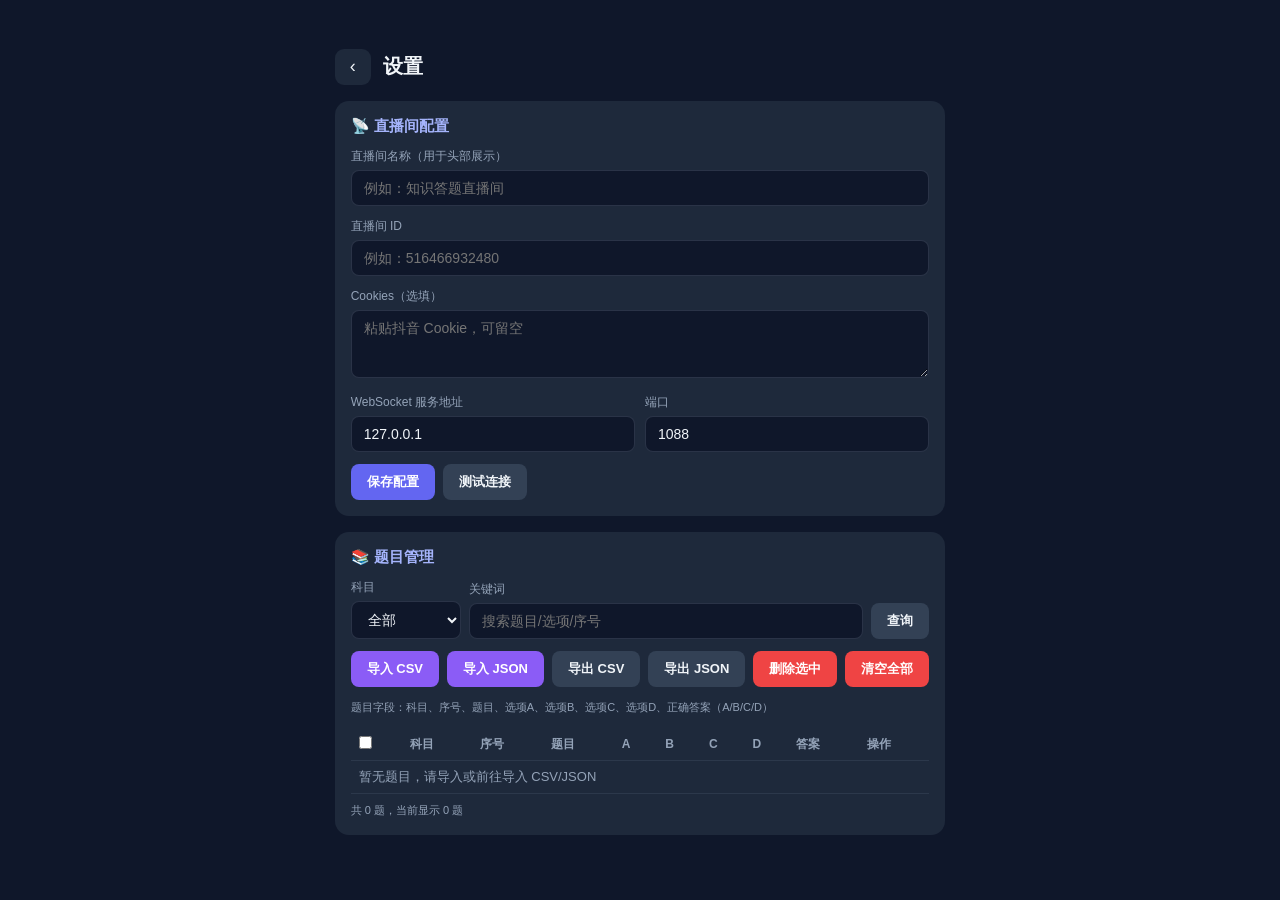
==== settings.html @ 919111b3 "dev" ====
<!DOCTYPE html>
<html lang="zh-CN">
<head>
  <meta charset="UTF-8">
  <meta name="viewport" content="width=device-width, initial-scale=1.0, maximum-scale=1.0, user-scalable=no, viewport-fit=cover">
  <meta name="theme-color" content="#6366f1">
  <title>设置 - 直播答题</title>
  <link rel="manifest" href="./manifest.json">
  <link rel="icon" type="image/svg+xml" href="./icons/icon.svg">
  <link rel="stylesheet" href="./css/styles.css">
</head>
<body style="background:#0f172a">
  <div class="page">

    <div class="page-header">
      <button class="back-btn" onclick="location.href='./index.html'">‹</button>
      <h1>设置</h1>
    </div>

    <!-- 直播间配置 -->
    <div class="card">
      <h2>📡 直播间配置</h2>
      <div class="field">
        <label>直播间名称（用于头部展示）</label>
        <input type="text" id="cfg-room-name" placeholder="例如：知识答题直播间">
      </div>
      <div class="field">
        <label>直播间 ID</label>
        <input type="text" id="cfg-room-id" placeholder="例如：516466932480">
      </div>
      <div class="field">
        <label>Cookies（选填）</label>
        <textarea id="cfg-cookie" rows="3" placeholder="粘贴抖音 Cookie，可留空"></textarea>
      </div>
      <div class="row">
        <div class="field">
          <label>WebSocket 服务地址</label>
          <input type="text" id="cfg-host" placeholder="127.0.0.1">
        </div>
        <div class="field">
          <label>端口</label>
          <input type="number" id="cfg-port" placeholder="1088">
        </div>
      </div>
      <div class="btn-row">
        <button class="btn btn-primary" id="btn-save-config">保存配置</button>
        <button class="btn btn-ghost" id="btn-test-config">测试连接</button>
      </div>
    </div>

    <!-- 题目管理 -->
    <div class="card">
      <h2>📚 题目管理</h2>

      <!-- 条件查询 -->
      <div class="filter-bar">
        <div class="field">
          <label>科目</label>
          <select id="filter-subject">
            <option value="">全部</option>
          </select>
        </div>
        <div class="field" style="min-width:160px;flex:1">
          <label>关键词</label>
          <input type="text" id="filter-keyword" placeholder="搜索题目/选项/序号">
        </div>
        <button class="btn btn-ghost" id="btn-query">查询</button>
      </div>

      <!-- 批量操作 -->
      <div class="btn-row" style="margin-bottom:12px">
        <button class="btn btn-accent" id="btn-import-csv">导入 CSV</button>
        <button class="btn btn-accent" id="btn-import-json">导入 JSON</button>
        <button class="btn btn-ghost" id="btn-export-csv">导出 CSV</button>
        <button class="btn btn-ghost" id="btn-export-json">导出 JSON</button>
        <button class="btn btn-danger" id="btn-delete-selected">删除选中</button>
        <button class="btn btn-danger" id="btn-delete-all">清空全部</button>
        <input type="file" id="file-input" class="file-input" accept=".csv,.json">
      </div>

      <div class="help-text">
        题目字段：科目、序号、题目、选项A、选项B、选项C、选项D、正确答案（A/B/C/D）
      </div>

      <!-- 题目表格 -->
      <div class="q-table-wrap" style="margin-top:12px;max-height:50vh;overflow:auto">
        <table class="q-table">
          <thead>
            <tr>
              <th><input type="checkbox" id="check-all"></th>
              <th>科目</th>
              <th>序号</th>
              <th>题目</th>
              <th>A</th>
              <th>B</th>
              <th>C</th>
              <th>D</th>
              <th>答案</th>
              <th>操作</th>
            </tr>
          </thead>
          <tbody id="q-tbody"></tbody>
        </table>
      </div>
      <div id="q-count" class="help-text" style="margin-top:8px"></div>
    </div>

  </div>

  <script src="./js/storage.js"></script>
  <script src="./js/settings.js"></script>
</body>
</html>
---- css/styles.css ----
/* ===== 全局基础 ===== */
* { box-sizing: border-box; margin: 0; padding: 0; }

:root {
  --primary: #6366f1;
  --primary-dark: #4f46e5;
  --accent: #8b5cf6;
  --bg-dark: #0f172a;
  --bg-card: #1e293b;
  --bg-card-2: #334155;
  --text: #f1f5f9;
  --text-dim: #94a3b8;
  --correct: #22c55e;
  --wrong: #ef4444;
  --warning: #f59e0b;
  --radius: 14px;
  --gap: 10px;
}

html, body {
  height: 100%;
  font-family: "Microsoft YaHei", "PingFang SC", sans-serif;
  background: #000;
  color: var(--text);
  -webkit-tap-highlight-color: transparent;
  user-select: none;
}

/* ===== 9:16 竖屏舞台 ===== */
.stage {
  position: relative;
  width: 100vw;
  height: 100vh;
  max-width: calc(100vh * 9 / 16);
  max-height: calc(100vw * 16 / 9);
  margin: 0 auto;
  background: linear-gradient(160deg, #0f172a 0%, #1e1b4b 100%);
  display: flex;
  flex-direction: column;
  overflow: hidden;
}

/* 桌面端居中显示，左右留黑 */
@media (min-aspect-ratio: 9/16) {
  body { display: flex; align-items: center; justify-content: center; }
  .stage { box-shadow: 0 0 60px rgba(99,102,241,.4); }
}

/* ===== 头部区域 ===== */
.header {
  flex-shrink: 0;
  padding: 10px 14px;
  display: flex;
  align-items: center;
  gap: 10px;
  background: rgba(15, 23, 42, .6);
  backdrop-filter: blur(8px);
  border-bottom: 1px solid rgba(99,102,241,.2);
}
.live-preview {
  width: 64px;
  height: 96px;       /* 直播画面预留 2:3 小窗 */
  border-radius: 8px;
  background: #000;
  flex-shrink: 0;
  overflow: hidden;
  position: relative;
  border: 1px solid rgba(255,255,255,.1);
}
.live-preview .placeholder {
  position: absolute; inset: 0;
  display: flex; align-items: center; justify-content: center;
  color: var(--text-dim); font-size: 11px; text-align: center;
}
.live-badge {
  position: absolute; top: 4px; left: 4px;
  background: #ef4444; color: #fff; font-size: 9px;
  padding: 1px 5px; border-radius: 4px; font-weight: bold;
}
.header-info { flex: 1; min-width: 0; }
.room-name {
  font-size: 16px; font-weight: bold; white-space: nowrap;
  overflow: hidden; text-overflow: ellipsis;
}
.conn-status { font-size: 11px; color: var(--text-dim); margin-top: 3px; }
.conn-status .dot {
  display: inline-block; width: 7px; height: 7px; border-radius: 50%;
  background: var(--wrong); margin-right: 4px; vertical-align: middle;
}
.conn-status .dot.on { background: var(--correct); }

.btn-settings {
  flex-shrink: 0;
  width: 38px; height: 38px;
  border: none; border-radius: 10px;
  background: rgba(99,102,241,.25);
  color: var(--text); font-size: 20px; cursor: pointer;
  display: flex; align-items: center; justify-content: center;
  transition: background .2s;
}
.btn-settings:active { background: rgba(99,102,241,.5); }

/* ===== 题目展示区 ===== */
.question-area {
  flex-shrink: 0;
  padding: 12px 14px 6px;
}
.q-meta { display: flex; gap: 8px; font-size: 11px; color: var(--text-dim); margin-bottom: 6px; }
.q-meta .tag {
  background: rgba(99,102,241,.2); color: #a5b4fc;
  padding: 2px 8px; border-radius: 6px;
}
.q-text {
  font-size: 17px; line-height: 1.5; font-weight: 600;
  min-height: 50px;
}

/* ===== ABCD 选项区 ===== */
.options {
  flex-shrink: 0;
  padding: 6px 14px;
  display: flex;
  flex-direction: column;
  gap: 8px;
}
.option {
  display: flex; align-items: center; gap: 10px;
  padding: 11px 14px;
  border-radius: var(--radius);
  background: var(--bg-card);
  border: 2px solid transparent;
  transition: all .2s;
  cursor: pointer;
}
.option .letter {
  width: 28px; height: 28px; flex-shrink: 0;
  border-radius: 50%;
  display: flex; align-items: center; justify-content: center;
  font-weight: bold; font-size: 14px;
  background: var(--bg-card-2); color: var(--text);
}
.option .opt-text { font-size: 14px; flex: 1; }
.option.selected { border-color: var(--primary); background: rgba(99,102,241,.18); }
.option.selected .letter { background: var(--primary); }
.option.correct { border-color: var(--correct); background: rgba(34,197,94,.15); }
.option.correct .letter { background: var(--correct); }
.option.wrong { border-color: var(--wrong); background: rgba(239,68,68,.15); }
.option.correct .letter { background: var(--correct); }
.option .count {
  font-size: 12px; color: var(--text-dim);
  background: rgba(0,0,0,.25); padding: 2px 8px; border-radius: 8px;
}

/* ===== 倒计时区 ===== */
.countdown-area {
  flex-shrink: 0;
  padding: 8px 14px;
  display: flex; align-items: center; gap: 12px;
}
.timer-ring {
  position: relative; width: 52px; height: 52px; flex-shrink: 0;
}
.timer-ring svg { transform: rotate(-90deg); }
.timer-ring .num {
  position: absolute; inset: 0;
  display: flex; align-items: center; justify-content: center;
  font-size: 18px; font-weight: bold;
}
.countdown-area .hint {
  font-size: 12px; color: var(--text-dim);
  flex: 1;
}
.countdown-area .hint b { color: var(--warning); font-size: 14px; }
.ctrl-btns { display: flex; gap: 6px; }
.ctrl-btn {
  border: none; border-radius: 8px;
  padding: 8px 12px; font-size: 12px; cursor: pointer;
  background: var(--primary); color: #fff; font-weight: 600;
}
.ctrl-btn.ghost { background: var(--bg-card-2); }
.ctrl-btn:active { transform: scale(.96); }
.ctrl-btn:disabled { opacity: .4; }

/* ===== 排行榜区 ===== */
.leaderboard {
  flex: 1;
  margin: 6px 14px 12px;
  border-radius: var(--radius);
  background: rgba(30, 41, 59, .7);
  overflow: hidden;
  display: flex; flex-direction: column;
}
.lb-header {
  padding: 8px 12px;
  font-size: 13px; font-weight: bold;
  background: rgba(99,102,241,.15);
  display: flex; justify-content: space-between; align-items: center;
}
.lb-list { flex: 1; overflow-y: auto; padding: 4px 0; }
.lb-list::-webkit-scrollbar { width: 0; }
.lb-item {
  display: flex; align-items: center; gap: 8px;
  padding: 6px 12px; font-size: 13px;
}
.lb-rank {
  width: 22px; text-align: center; font-weight: bold; color: var(--text-dim);
}
.lb-item:nth-child(1) .lb-rank { color: #fbbf24; }
.lb-item:nth-child(2) .lb-rank { color: #c0c0c0; }
.lb-item:nth-child(3) .lb-rank { color: #cd7f32; }
.lb-name { flex: 1; white-space: nowrap; overflow: hidden; text-overflow: ellipsis; }
.lb-score { color: var(--correct); font-weight: bold; }
.lb-empty { text-align: center; color: var(--text-dim); padding: 20px; font-size: 12px; }

/* ===== 通用浮层 ===== */
.toast {
  position: fixed; left: 50%; bottom: 30px; transform: translateX(-50%);
  background: rgba(0,0,0,.85); color: #fff; font-size: 13px;
  padding: 10px 18px; border-radius: 22px; z-index: 9999;
  opacity: 0; transition: opacity .3s; pointer-events: none;
}
.toast.show { opacity: 1; }

/* ===== 设置页面通用 ===== */
.page {
  max-width: 720px; margin: 0 auto; padding: 16px;
}
.page-header {
  display: flex; align-items: center; gap: 12px;
  margin-bottom: 16px;
}
.page-header h1 { font-size: 20px; flex: 1; }
.back-btn {
  border: none; background: var(--bg-card); color: var(--text);
  width: 36px; height: 36px; border-radius: 9px; font-size: 18px; cursor: pointer;
}
.card {
  background: var(--bg-card); border-radius: var(--radius);
  padding: 16px; margin-bottom: 16px;
}
.card h2 { font-size: 15px; margin-bottom: 12px; color: #a5b4fc; }
.field { margin-bottom: 12px; }
.field label { display: block; font-size: 12px; color: var(--text-dim); margin-bottom: 5px; }
.field input, .field select, .field textarea {
  width: 100%; padding: 9px 12px; font-size: 14px;
  border: 1px solid rgba(148,163,184,.2); border-radius: 8px;
  background: #0f172a; color: var(--text); font-family: inherit;
}
.field input:focus, .field select:focus, .field textarea:focus {
  outline: none; border-color: var(--primary);
}
.row { display: flex; gap: 10px; }
.row .field { flex: 1; }
.btn {
  border: none; border-radius: 8px; padding: 9px 16px;
  font-size: 13px; cursor: pointer; font-weight: 600; font-family: inherit;
}
.btn-primary { background: var(--primary); color: #fff; }
.btn-accent { background: var(--accent); color: #fff; }
.btn-danger { background: var(--wrong); color: #fff; }
.btn-ghost { background: var(--bg-card-2); color: var(--text); }
.btn:active { transform: scale(.97); }
.btn-row { display: flex; gap: 8px; flex-wrap: wrap; }

/* 题目表格 */
.q-table-wrap { overflow-x: auto; }
table.q-table {
  width: 100%; border-collapse: collapse; font-size: 12px;
}
.q-table th, .q-table td {
  padding: 7px 8px; text-align: left; white-space: nowrap;
  border-bottom: 1px solid rgba(148,163,184,.12);
}
.q-table th { color: var(--text-dim); position: sticky; top: 0; background: var(--bg-card); }
.q-table td.content { white-space: normal; max-width: 180px; }
.q-table tr.selected { background: rgba(99,102,241,.15); }
.q-table input[type="checkbox"] { accent-color: var(--primary); }

.empty-state {
  text-align: center; color: var(--text-dim); padding: 30px; font-size: 13px;
}

/* 查询栏 */
.filter-bar {
  display: flex; gap: 8px; flex-wrap: wrap; margin-bottom: 12px; align-items: flex-end;
}
.filter-bar .field { margin-bottom: 0; min-width: 110px; }

.help-text { font-size: 11px; color: var(--text-dim); margin-top: 6px; line-height: 1.6; }

/* 文件输入隐藏 */
.file-input { display: none; }

/* 排行榜答题统计气泡 */
.stats-bar {
  display: flex; gap: 14px; font-size: 11px; color: var(--text-dim);
  padding: 0 14px 4px;
}
.stats-bar b { color: var(--text); }
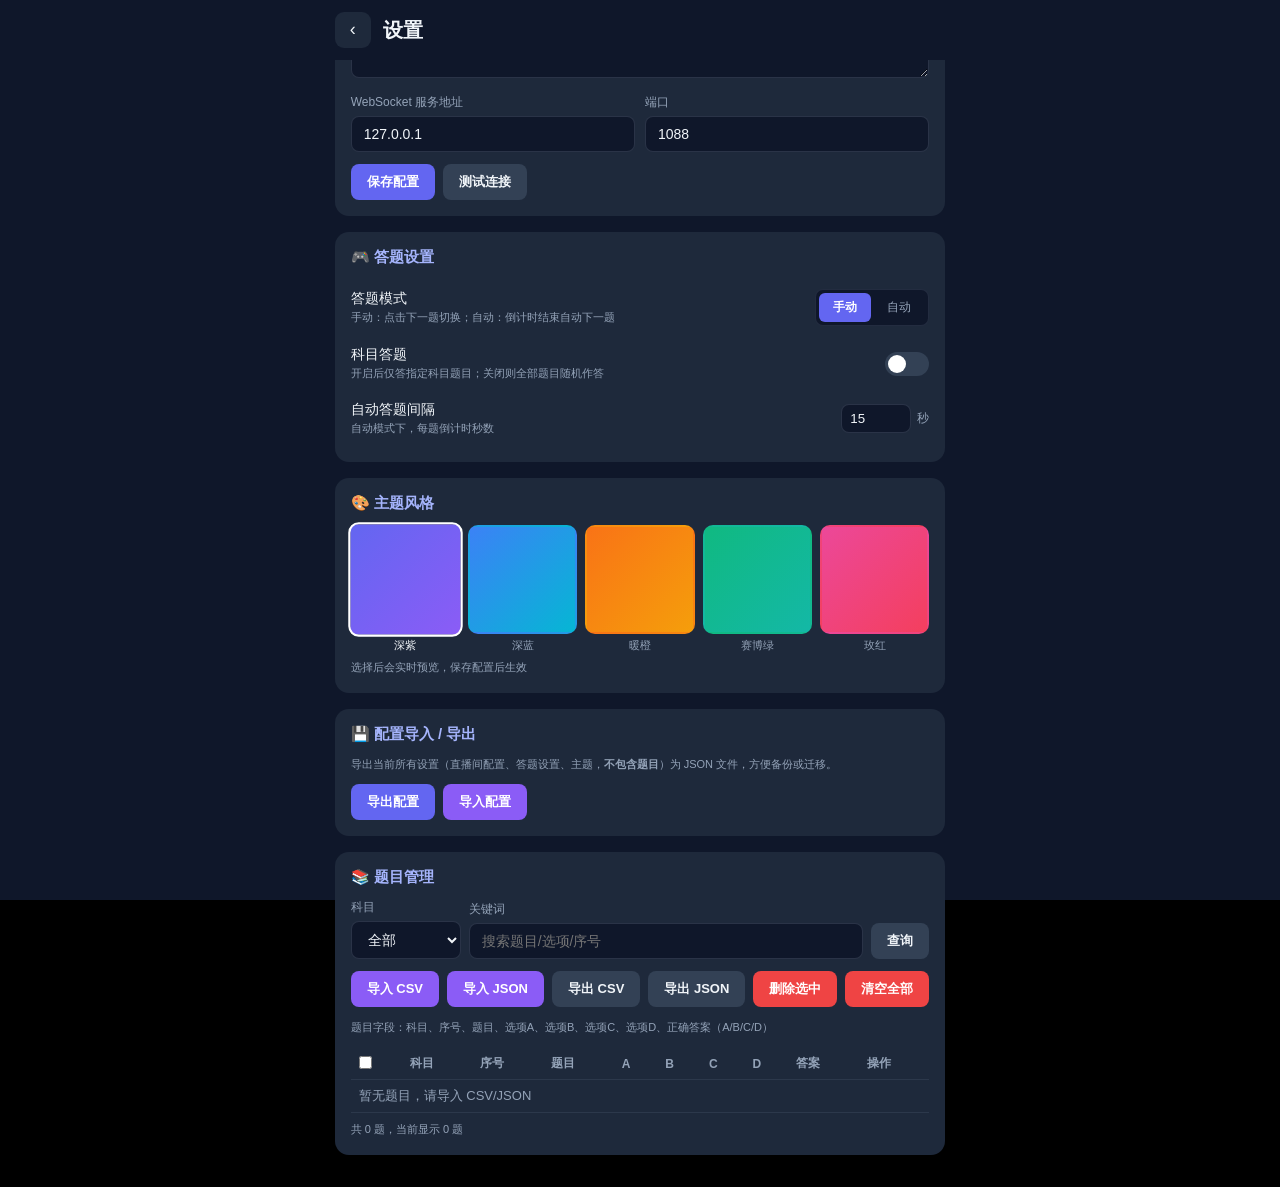
==== commit d90eeaaf: "add theme" ====
--- a/settings.html
+++ b/settings.html
@@ -9,7 +9,7 @@
   <link rel="icon" type="image/svg+xml" href="./icons/icon.svg">
   <link rel="stylesheet" href="./css/styles.css">
 </head>
-<body style="background:#0f172a">
+<body style="background:var(--bg-dark)">
   <div class="page">
 
     <div class="page-header">
@@ -45,6 +45,90 @@
       <div class="btn-row">
         <button class="btn btn-primary" id="btn-save-config">保存配置</button>
         <button class="btn btn-ghost" id="btn-test-config">测试连接</button>
+      </div>
+    </div>
+
+    <!-- 答题设置 -->
+    <div class="card">
+      <h2>🎮 答题设置</h2>
+
+      <div class="switch-row">
+        <div class="switch-label">
+          <div class="title">答题模式</div>
+          <div class="desc">手动：点击下一题切换；自动：倒计时结束自动下一题</div>
+        </div>
+        <div class="seg" id="seg-answer-mode">
+          <button data-val="manual" class="active">手动</button>
+          <button data-val="auto">自动</button>
+        </div>
+      </div>
+
+      <div class="switch-row">
+        <div class="switch-label">
+          <div class="title">科目答题</div>
+          <div class="desc">开启后仅答指定科目题目；关闭则全部题目随机作答</div>
+        </div>
+        <div class="switch" id="sw-subject-mode"></div>
+      </div>
+
+      <div class="field" id="subject-filter-wrap" style="display:none">
+        <label>选择答题科目</label>
+        <select id="cfg-subject-filter">
+          <option value="">请选择科目</option>
+        </select>
+      </div>
+
+      <div class="switch-row">
+        <div class="switch-label">
+          <div class="title">自动答题间隔</div>
+          <div class="desc">自动模式下，每题倒计时秒数</div>
+        </div>
+        <div style="display:flex;align-items:center;gap:6px">
+          <input type="number" id="cfg-countdown" value="15" min="3" max="120"
+                 style="width:70px;padding:6px 8px;border-radius:8px;border:1px solid rgba(148,163,184,.2);background:#0f172a;color:var(--text)">
+          <span style="font-size:12px;color:var(--text-dim)">秒</span>
+        </div>
+      </div>
+    </div>
+
+    <!-- 主题选择 -->
+    <div class="card">
+      <h2>🎨 主题风格</h2>
+      <div class="theme-grid" id="theme-grid">
+        <div class="theme-item" data-theme="purple">
+          <div class="theme-swatch" style="background:linear-gradient(135deg,#6366f1,#8b5cf6)"></div>
+          <div class="name">深紫</div>
+        </div>
+        <div class="theme-item" data-theme="blue">
+          <div class="theme-swatch" style="background:linear-gradient(135deg,#3b82f6,#06b6d4)"></div>
+          <div class="name">深蓝</div>
+        </div>
+        <div class="theme-item" data-theme="orange">
+          <div class="theme-swatch" style="background:linear-gradient(135deg,#f97316,#f59e0b)"></div>
+          <div class="name">暖橙</div>
+        </div>
+        <div class="theme-item" data-theme="green">
+          <div class="theme-swatch" style="background:linear-gradient(135deg,#10b981,#14b8a6)"></div>
+          <div class="name">赛博绿</div>
+        </div>
+        <div class="theme-item" data-theme="rose">
+          <div class="theme-swatch" style="background:linear-gradient(135deg,#ec4899,#f43f5e)"></div>
+          <div class="name">玫红</div>
+        </div>
+      </div>
+      <div class="help-text">选择后会实时预览，保存配置后生效</div>
+    </div>
+
+    <!-- 配置导入导出 -->
+    <div class="card">
+      <h2>💾 配置导入 / 导出</h2>
+      <div class="help-text" style="margin-bottom:10px">
+        导出当前所有设置（直播间配置、答题设置、主题，<b>不包含题目</b>）为 JSON 文件，方便备份或迁移。
+      </div>
+      <div class="config-actions">
+        <button class="btn btn-primary" id="btn-export-config">导出配置</button>
+        <button class="btn btn-accent" id="btn-import-config">导入配置</button>
+        <input type="file" id="config-file-input" class="file-input" accept=".json">
       </div>
     </div>
 
@@ -108,6 +192,7 @@
   </div>
 
   <script src="./js/storage.js"></script>
+  <script src="./DouyinLiveWS.js"></script>
   <script src="./js/settings.js"></script>
 </body>
 </html>
--- a/css/styles.css
+++ b/css/styles.css
@@ -15,6 +15,29 @@
   --warning: #f59e0b;
   --radius: 14px;
   --gap: 10px;
+  --stage-grad: linear-gradient(160deg, #0f172a 0%, #1e1b4b 100%);
+}
+
+/* ===== 主题切换 ===== */
+html[data-theme="purple"] {
+  --primary: #6366f1; --primary-dark: #4f46e5; --accent: #8b5cf6;
+  --stage-grad: linear-gradient(160deg, #0f172a 0%, #1e1b4b 100%);
+}
+html[data-theme="blue"] {
+  --primary: #3b82f6; --primary-dark: #2563eb; --accent: #06b6d4;
+  --stage-grad: linear-gradient(160deg, #0c1426 0%, #0e2a4a 100%);
+}
+html[data-theme="orange"] {
+  --primary: #f97316; --primary-dark: #ea580c; --accent: #f59e0b;
+  --stage-grad: linear-gradient(160deg, #1a1208 0%, #3a1f08 100%);
+}
+html[data-theme="green"] {
+  --primary: #10b981; --primary-dark: #059669; --accent: #14b8a6;
+  --stage-grad: linear-gradient(160deg, #06140f 0%, #08301f 100%);
+}
+html[data-theme="rose"] {
+  --primary: #ec4899; --primary-dark: #db2777; --accent: #f43f5e;
+  --stage-grad: linear-gradient(160deg, #1a0a12 0%, #3a0f20 100%);
 }
 
 html, body {
@@ -34,7 +57,7 @@
   max-width: calc(100vh * 9 / 16);
   max-height: calc(100vw * 16 / 9);
   margin: 0 auto;
-  background: linear-gradient(160deg, #0f172a 0%, #1e1b4b 100%);
+  background: var(--stage-grad);
   display: flex;
   flex-direction: column;
   overflow: hidden;
@@ -228,6 +251,10 @@
 .page-header {
   display: flex; align-items: center; gap: 12px;
   margin-bottom: 16px;
+  position: sticky; top: 0; z-index: 50;
+  background: #0f172a;
+  padding: 12px 0;
+  margin-top: -4px;
 }
 .page-header h1 { font-size: 20px; flex: 1; }
 .back-btn {
@@ -297,3 +324,53 @@
   padding: 0 14px 4px;
 }
 .stats-bar b { color: var(--text); }
+
+/* ===== 开关 switch ===== */
+.switch-row {
+  display: flex; align-items: center; justify-content: space-between;
+  padding: 10px 0; gap: 12px;
+}
+.switch-row .switch-label { flex: 1; }
+.switch-row .switch-label .title { font-size: 14px; }
+.switch-row .switch-label .desc { font-size: 11px; color: var(--text-dim); margin-top: 2px; }
+.switch {
+  position: relative; width: 44px; height: 24px; flex-shrink: 0;
+  background: var(--bg-card-2); border-radius: 12px; cursor: pointer;
+  transition: background .2s;
+}
+.switch::after {
+  content: ""; position: absolute; top: 3px; left: 3px;
+  width: 18px; height: 18px; border-radius: 50%;
+  background: #fff; transition: transform .2s;
+}
+.switch.on { background: var(--primary); }
+.switch.on::after { transform: translateX(20px); }
+
+/* 答题模式分段控件 */
+.seg {
+  display: inline-flex; background: #0f172a; border-radius: 8px; padding: 3px; gap: 2px;
+  border: 1px solid rgba(148,163,184,.15);
+}
+.seg button {
+  border: none; background: transparent; color: var(--text-dim);
+  padding: 6px 14px; font-size: 12px; border-radius: 6px; cursor: pointer; font-family: inherit;
+}
+.seg button.active { background: var(--primary); color: #fff; font-weight: 600; }
+
+/* 主题选择 */
+.theme-grid {
+  display: grid; grid-template-columns: repeat(5, 1fr); gap: 8px;
+}
+.theme-item {
+  cursor: pointer; text-align: center;
+}
+.theme-swatch {
+  width: 100%; aspect-ratio: 1; border-radius: 10px;
+  border: 2px solid transparent; transition: border-color .2s, transform .15s;
+}
+.theme-item.active .theme-swatch { border-color: #fff; transform: scale(1.05); }
+.theme-item .name { font-size: 11px; color: var(--text-dim); margin-top: 4px; }
+.theme-item.active .name { color: var(--text); }
+
+/* 配置导入导出区 */
+.config-actions { display: flex; gap: 8px; flex-wrap: wrap; }
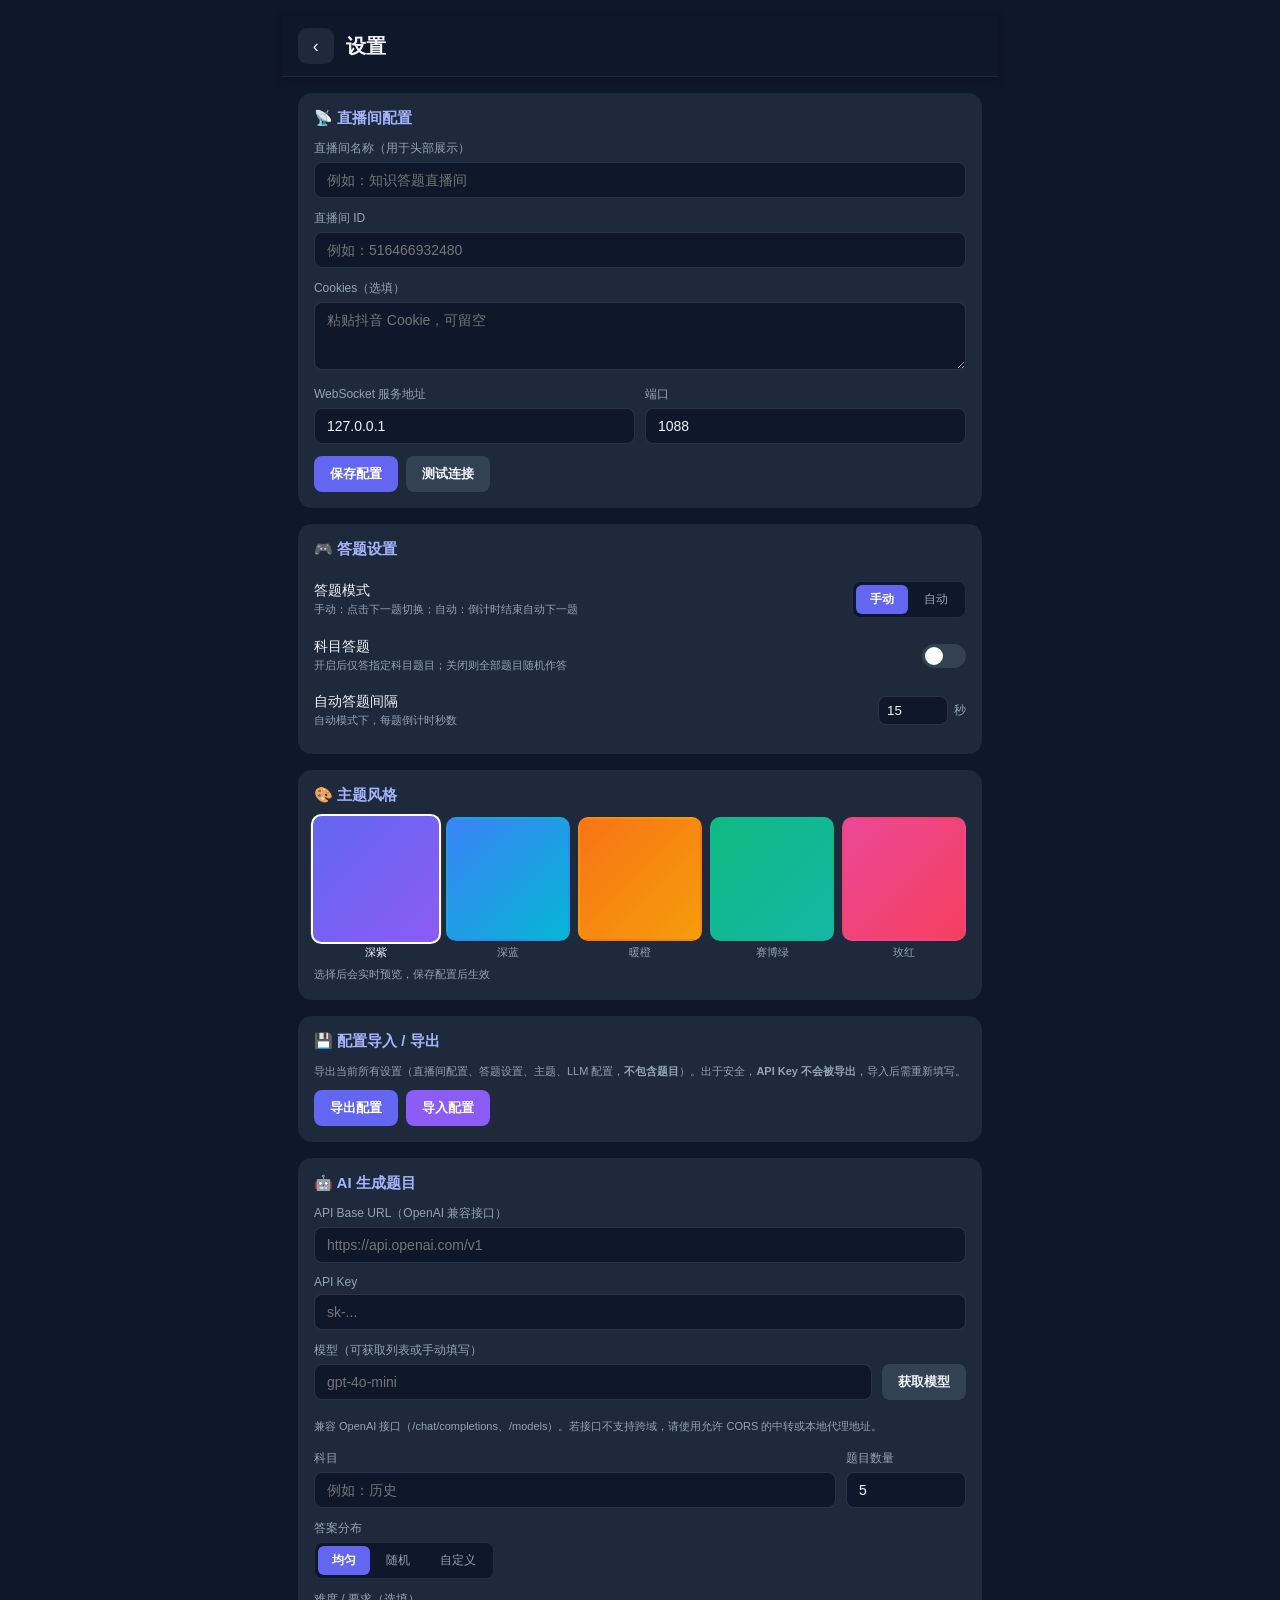
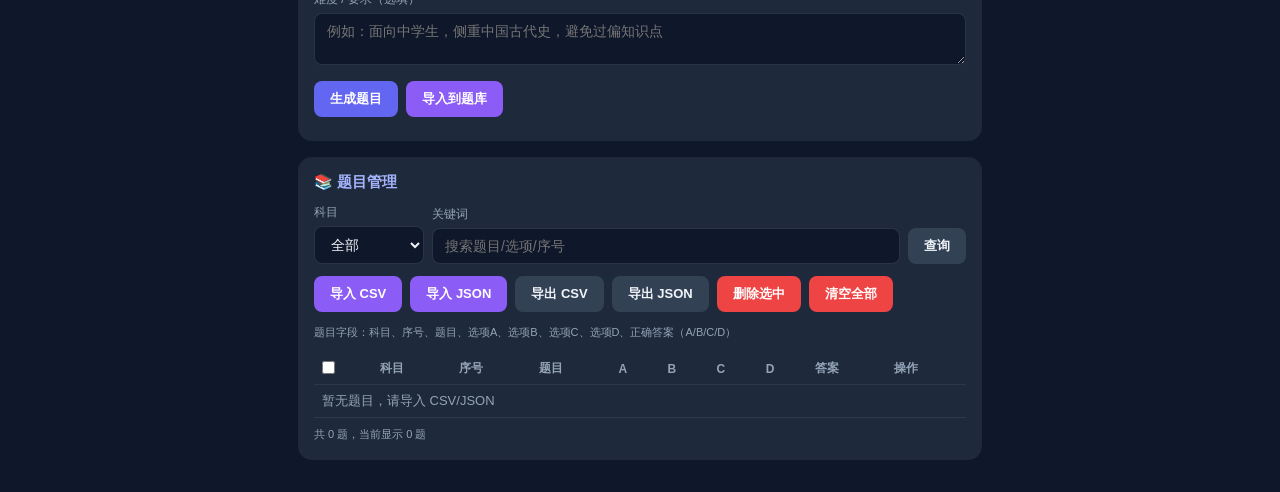
==== commit 82eb1a36: "add generate timu" ====
--- a/settings.html
+++ b/settings.html
@@ -123,13 +123,99 @@
     <div class="card">
       <h2>💾 配置导入 / 导出</h2>
       <div class="help-text" style="margin-bottom:10px">
-        导出当前所有设置（直播间配置、答题设置、主题，<b>不包含题目</b>）为 JSON 文件，方便备份或迁移。
+        导出当前所有设置（直播间配置、答题设置、主题、LLM 配置，<b>不包含题目</b>）。出于安全，<b>API Key 不会被导出</b>，导入后需重新填写。
       </div>
       <div class="config-actions">
         <button class="btn btn-primary" id="btn-export-config">导出配置</button>
         <button class="btn btn-accent" id="btn-import-config">导入配置</button>
         <input type="file" id="config-file-input" class="file-input" accept=".json">
       </div>
+    </div>
+
+    <!-- AI 生成题目 -->
+    <div class="card">
+      <h2>🤖 AI 生成题目</h2>
+
+      <!-- LLM 配置 -->
+      <div class="field">
+        <label>API Base URL（OpenAI 兼容接口）</label>
+        <input type="text" id="llm-base-url" placeholder="https://api.openai.com/v1">
+      </div>
+      <div class="field">
+        <label>API Key</label>
+        <input type="password" id="llm-api-key" placeholder="sk-..." autocomplete="off">
+      </div>
+      <div class="row">
+        <div class="field" style="flex:1">
+          <label>模型（可获取列表或手动填写）</label>
+          <input type="text" id="llm-model" placeholder="gpt-4o-mini" list="llm-model-list">
+          <datalist id="llm-model-list"></datalist>
+        </div>
+        <div class="field" style="flex:0 0 auto;align-self:flex-end">
+          <button class="btn btn-ghost" id="btn-fetch-models">获取模型</button>
+        </div>
+      </div>
+      <div class="help-text">
+        兼容 OpenAI 接口（/chat/completions、/models）。若接口不支持跨域，请使用允许 CORS 的中转或本地代理地址。
+      </div>
+
+      <!-- 生成参数 -->
+      <div class="row" style="margin-top:14px">
+        <div class="field">
+          <label>科目</label>
+          <input type="text" id="gen-subject" placeholder="例如：历史" list="gen-subject-list">
+          <datalist id="gen-subject-list"></datalist>
+        </div>
+        <div class="field" style="max-width:120px">
+          <label>题目数量</label>
+          <input type="number" id="gen-count" value="5" min="1" max="50">
+        </div>
+      </div>
+
+      <div class="field">
+        <label>答案分布</label>
+        <div class="seg" id="seg-dist">
+          <button data-val="even" class="active">均匀</button>
+          <button data-val="random">随机</button>
+          <button data-val="custom">自定义</button>
+        </div>
+      </div>
+
+      <div class="row" id="dist-custom" style="display:none">
+        <div class="field"><label>A 答案数</label><input type="number" id="dist-a" value="0" min="0"></div>
+        <div class="field"><label>B 答案数</label><input type="number" id="dist-b" value="0" min="0"></div>
+        <div class="field"><label>C 答案数</label><input type="number" id="dist-c" value="0" min="0"></div>
+        <div class="field"><label>D 答案数</label><input type="number" id="dist-d" value="0" min="0"></div>
+      </div>
+
+      <div class="field">
+        <label>难度 / 要求（选填）</label>
+        <textarea id="gen-requirement" rows="2" placeholder="例如：面向中学生，侧重中国古代史，避免过偏知识点"></textarea>
+      </div>
+
+      <div class="btn-row">
+        <button class="btn btn-primary" id="btn-generate">生成题目</button>
+        <button class="btn btn-accent" id="btn-import-preview" disabled>导入到题库</button>
+        <span id="gen-status" class="help-text" style="margin:0;flex:1"></span>
+      </div>
+
+      <!-- 预览 -->
+      <div class="q-table-wrap" style="margin-top:12px;max-height:40vh;overflow:auto;display:none" id="preview-wrap">
+        <table class="q-table">
+          <thead>
+            <tr>
+              <th><input type="checkbox" id="check-all-preview"></th>
+              <th>科目</th>
+              <th>题目</th>
+              <th>A</th><th>B</th><th>C</th><th>D</th>
+              <th>答案</th>
+              <th>操作</th>
+            </tr>
+          </thead>
+          <tbody id="preview-tbody"></tbody>
+        </table>
+      </div>
+      <div id="preview-count" class="help-text" style="margin-top:8px"></div>
     </div>
 
     <!-- 题目管理 -->
--- a/css/styles.css
+++ b/css/styles.css
@@ -41,7 +41,7 @@
 }
 
 html, body {
-  height: 100%;
+  min-height: 100%;
   font-family: "Microsoft YaHei", "PingFang SC", sans-serif;
   background: #000;
   color: var(--text);
@@ -250,11 +250,12 @@
 }
 .page-header {
   display: flex; align-items: center; gap: 12px;
-  margin-bottom: 16px;
   position: sticky; top: 0; z-index: 50;
-  background: #0f172a;
-  padding: 12px 0;
-  margin-top: -4px;
+  background: var(--bg-dark);
+  padding: 12px 16px;
+  margin: 0 -16px 16px;
+  border-bottom: 1px solid rgba(148,163,184,.12);
+  box-shadow: 0 2px 8px rgba(0,0,0,.25);
 }
 .page-header h1 { font-size: 20px; flex: 1; }
 .back-btn {
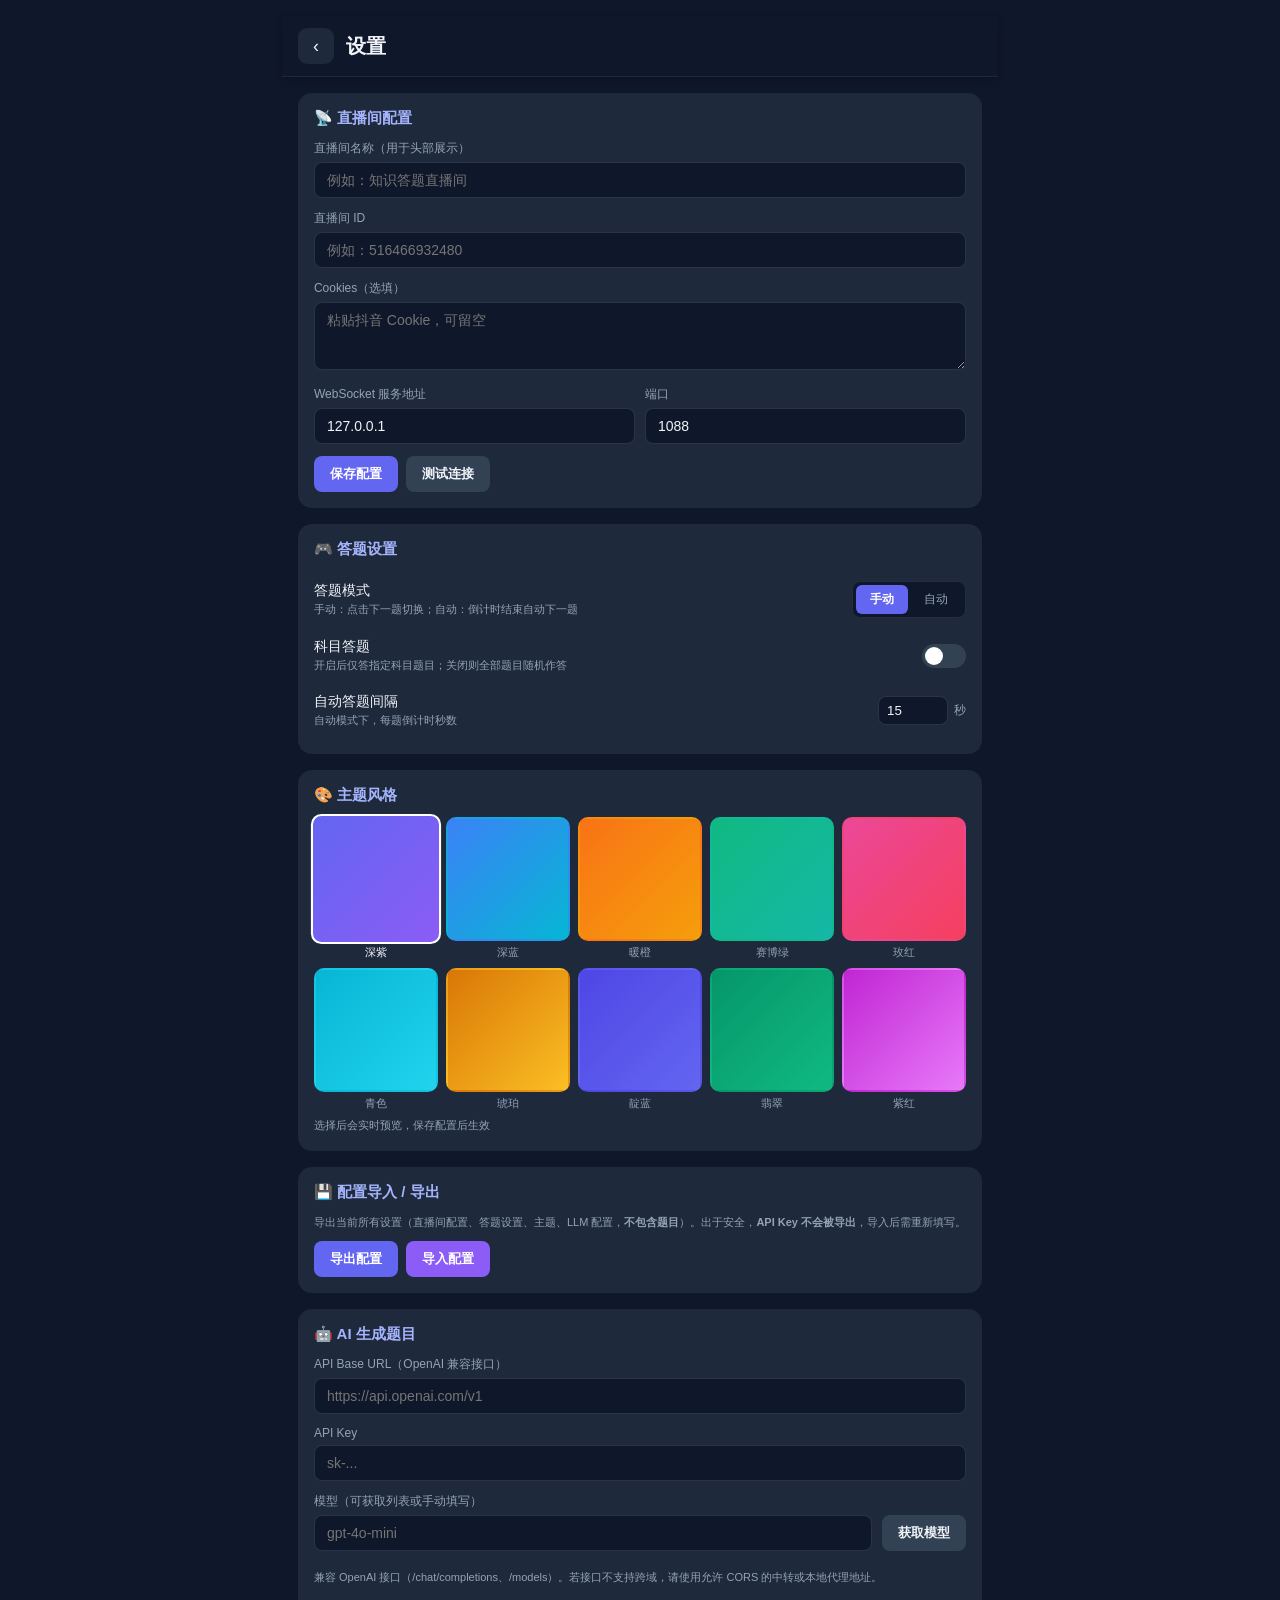
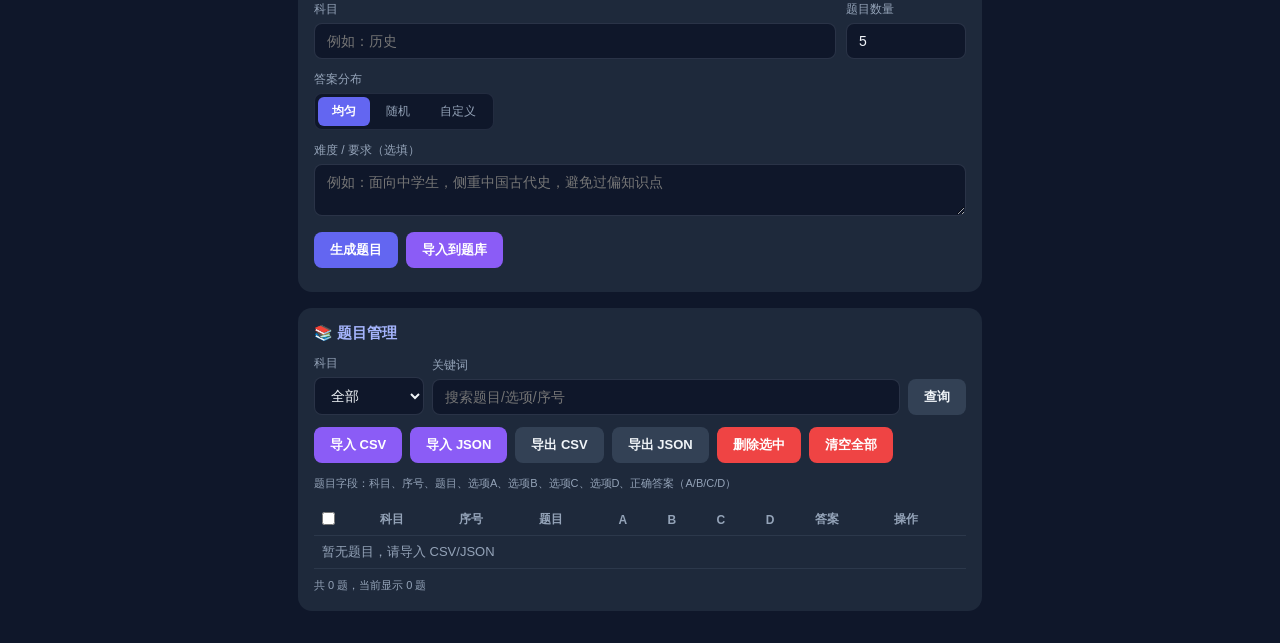
==== commit ac10807a: "Remove live stream container and add answer reveal animation with theme support - Remove live stream" ====
--- a/settings.html
+++ b/settings.html
@@ -114,6 +114,26 @@
         <div class="theme-item" data-theme="rose">
           <div class="theme-swatch" style="background:linear-gradient(135deg,#ec4899,#f43f5e)"></div>
           <div class="name">玫红</div>
+        </div>
+        <div class="theme-item" data-theme="cyan">
+          <div class="theme-swatch" style="background:linear-gradient(135deg,#06b6d4,#22d3ee)"></div>
+          <div class="name">青色</div>
+        </div>
+        <div class="theme-item" data-theme="amber">
+          <div class="theme-swatch" style="background:linear-gradient(135deg,#d97706,#fbbf24)"></div>
+          <div class="name">琥珀</div>
+        </div>
+        <div class="theme-item" data-theme="indigo">
+          <div class="theme-swatch" style="background:linear-gradient(135deg,#4f46e5,#6366f1)"></div>
+          <div class="name">靛蓝</div>
+        </div>
+        <div class="theme-item" data-theme="emerald">
+          <div class="theme-swatch" style="background:linear-gradient(135deg,#059669,#10b981)"></div>
+          <div class="name">翡翠</div>
+        </div>
+        <div class="theme-item" data-theme="fuchsia">
+          <div class="theme-swatch" style="background:linear-gradient(135deg,#c026d3,#e879f9)"></div>
+          <div class="name">紫红</div>
         </div>
       </div>
       <div class="help-text">选择后会实时预览，保存配置后生效</div>
--- a/css/styles.css
+++ b/css/styles.css
@@ -80,26 +80,6 @@
   backdrop-filter: blur(8px);
   border-bottom: 1px solid rgba(99,102,241,.2);
 }
-.live-preview {
-  width: 64px;
-  height: 96px;       /* 直播画面预留 2:3 小窗 */
-  border-radius: 8px;
-  background: #000;
-  flex-shrink: 0;
-  overflow: hidden;
-  position: relative;
-  border: 1px solid rgba(255,255,255,.1);
-}
-.live-preview .placeholder {
-  position: absolute; inset: 0;
-  display: flex; align-items: center; justify-content: center;
-  color: var(--text-dim); font-size: 11px; text-align: center;
-}
-.live-badge {
-  position: absolute; top: 4px; left: 4px;
-  background: #ef4444; color: #fff; font-size: 9px;
-  padding: 1px 5px; border-radius: 4px; font-weight: bold;
-}
 .header-info { flex: 1; min-width: 0; }
 .room-name {
   font-size: 16px; font-weight: bold; white-space: nowrap;
@@ -126,29 +106,55 @@
 /* ===== 题目展示区 ===== */
 .question-area {
   flex-shrink: 0;
-  padding: 12px 14px 6px;
-}
-.q-meta { display: flex; gap: 8px; font-size: 11px; color: var(--text-dim); margin-bottom: 6px; }
+  padding: 16px 14px 10px;
+  animation: fadeIn 0.3s ease-out;
+}
+.q-meta { display: flex; gap: 8px; font-size: 11px; color: var(--text-dim); margin-bottom: 8px; }
 .q-meta .tag {
   background: rgba(99,102,241,.2); color: #a5b4fc;
   padding: 2px 8px; border-radius: 6px;
 }
 .q-text {
-  font-size: 17px; line-height: 1.5; font-weight: 600;
-  min-height: 50px;
+  font-size: 18px; line-height: 1.5; font-weight: 600;
+  min-height: 54px;
+  animation: slideIn 0.3s ease-out;
+}
+
+/* ===== 选项动画 ===== */
+.option {
+  animation: fadeInUp 0.3s ease-out backwards;
+}
+.option:nth-child(1) { animation-delay: 0.05s; }
+.option:nth-child(2) { animation-delay: 0.1s; }
+.option:nth-child(3) { animation-delay: 0.15s; }
+.option:nth-child(4) { animation-delay: 0.2s; }
+
+@keyframes fadeIn {
+  from { opacity: 0; }
+  to { opacity: 1; }
+}
+
+@keyframes fadeInUp {
+  from { opacity: 0; transform: translateY(10px); }
+  to { opacity: 1; transform: translateY(0); }
+}
+
+@keyframes slideIn {
+  from { opacity: 0; transform: translateX(-10px); }
+  to { opacity: 1; transform: translateX(0); }
 }
 
 /* ===== ABCD 选项区 ===== */
 .options {
   flex-shrink: 0;
-  padding: 6px 14px;
+  padding: 8px 14px;
   display: flex;
   flex-direction: column;
   gap: 8px;
 }
 .option {
   display: flex; align-items: center; gap: 10px;
-  padding: 11px 14px;
+  padding: 12px 14px;
   border-radius: var(--radius);
   background: var(--bg-card);
   border: 2px solid transparent;
@@ -235,6 +241,47 @@
 .lb-score { color: var(--correct); font-weight: bold; }
 .lb-empty { text-align: center; color: var(--text-dim); padding: 20px; font-size: 12px; }
 
+/* ===== 答案揭晓全屏遮罩 ===== */
+.reveal-overlay {
+  position: fixed; inset: 0;
+  background: rgba(0, 0, 0, .92);
+  display: flex; flex-direction: column;
+  align-items: center; justify-content: center;
+  z-index: 10000;
+  animation: fadeIn 0.2s ease-out;
+}
+.reveal-content {
+  text-align: center;
+  padding: 20px;
+  max-width: 90%;
+}
+.reveal-question {
+  font-size: 22px;
+  font-weight: bold;
+  color: var(--text);
+  margin-bottom: 24px;
+  line-height: 1.5;
+  animation: slideIn 0.3s ease-out;
+}
+.reveal-answer {
+  font-size: 64px;
+  font-weight: bold;
+  color: var(--correct);
+  text-shadow: 0 0 30px rgba(34, 197, 94, .5);
+  animation: scaleIn 0.4s cubic-bezier(.175,.885,.32,1.275);
+}
+.reveal-countdown {
+  position: absolute;
+  bottom: 40px;
+  font-size: 14px;
+  color: var(--text-dim);
+}
+
+@keyframes scaleIn {
+  from { opacity: 0; transform: scale(0.5); }
+  to { opacity: 1; transform: scale(1); }
+}
+
 /* ===== 通用浮层 ===== */
 .toast {
   position: fixed; left: 50%; bottom: 30px; transform: translateX(-50%);
@@ -373,5 +420,31 @@
 .theme-item .name { font-size: 11px; color: var(--text-dim); margin-top: 4px; }
 .theme-item.active .name { color: var(--text); }
 
+/* 新增主题：青色 */
+html[data-theme="cyan"] {
+  --primary: #06b6d4; --primary-dark: #0891b2; --accent: #22d3ee;
+  --stage-grad: linear-gradient(160deg, #0a121a 0%, #0e2a3a 100%);
+}
+/* 新增主题：琥珀色 */
+html[data-theme="amber"] {
+  --primary: #d97706; --primary-dark: #b45309; --accent: #fbbf24;
+  --stage-grad: linear-gradient(160deg, #1a1408 0%, #3a2608 100%);
+}
+/* 新增主题：靛蓝色 */
+html[data-theme="indigo"] {
+  --primary: #4f46e5; --primary-dark: #3730a3; --accent: #6366f1;
+  --stage-grad: linear-gradient(160deg, #0f1126 0%, #1e1b4b 100%);
+}
+/* 新增主题：翡翠绿 */
+html[data-theme="emerald"] {
+  --primary: #059669; --primary-dark: #047857; --accent: #10b981;
+  --stage-grad: linear-gradient(160deg, #061410 0%, #083020 100%);
+}
+/* 新增主题：紫红色 */
+html[data-theme="fuchsia"] {
+  --primary: #c026d3; --primary-dark: #a21caf; --accent: #e879f9;
+  --stage-grad: linear-gradient(160deg, #1a0a1a 0%, #3a0f3a 100%);
+}
+
 /* 配置导入导出区 */
 .config-actions { display: flex; gap: 8px; flex-wrap: wrap; }
